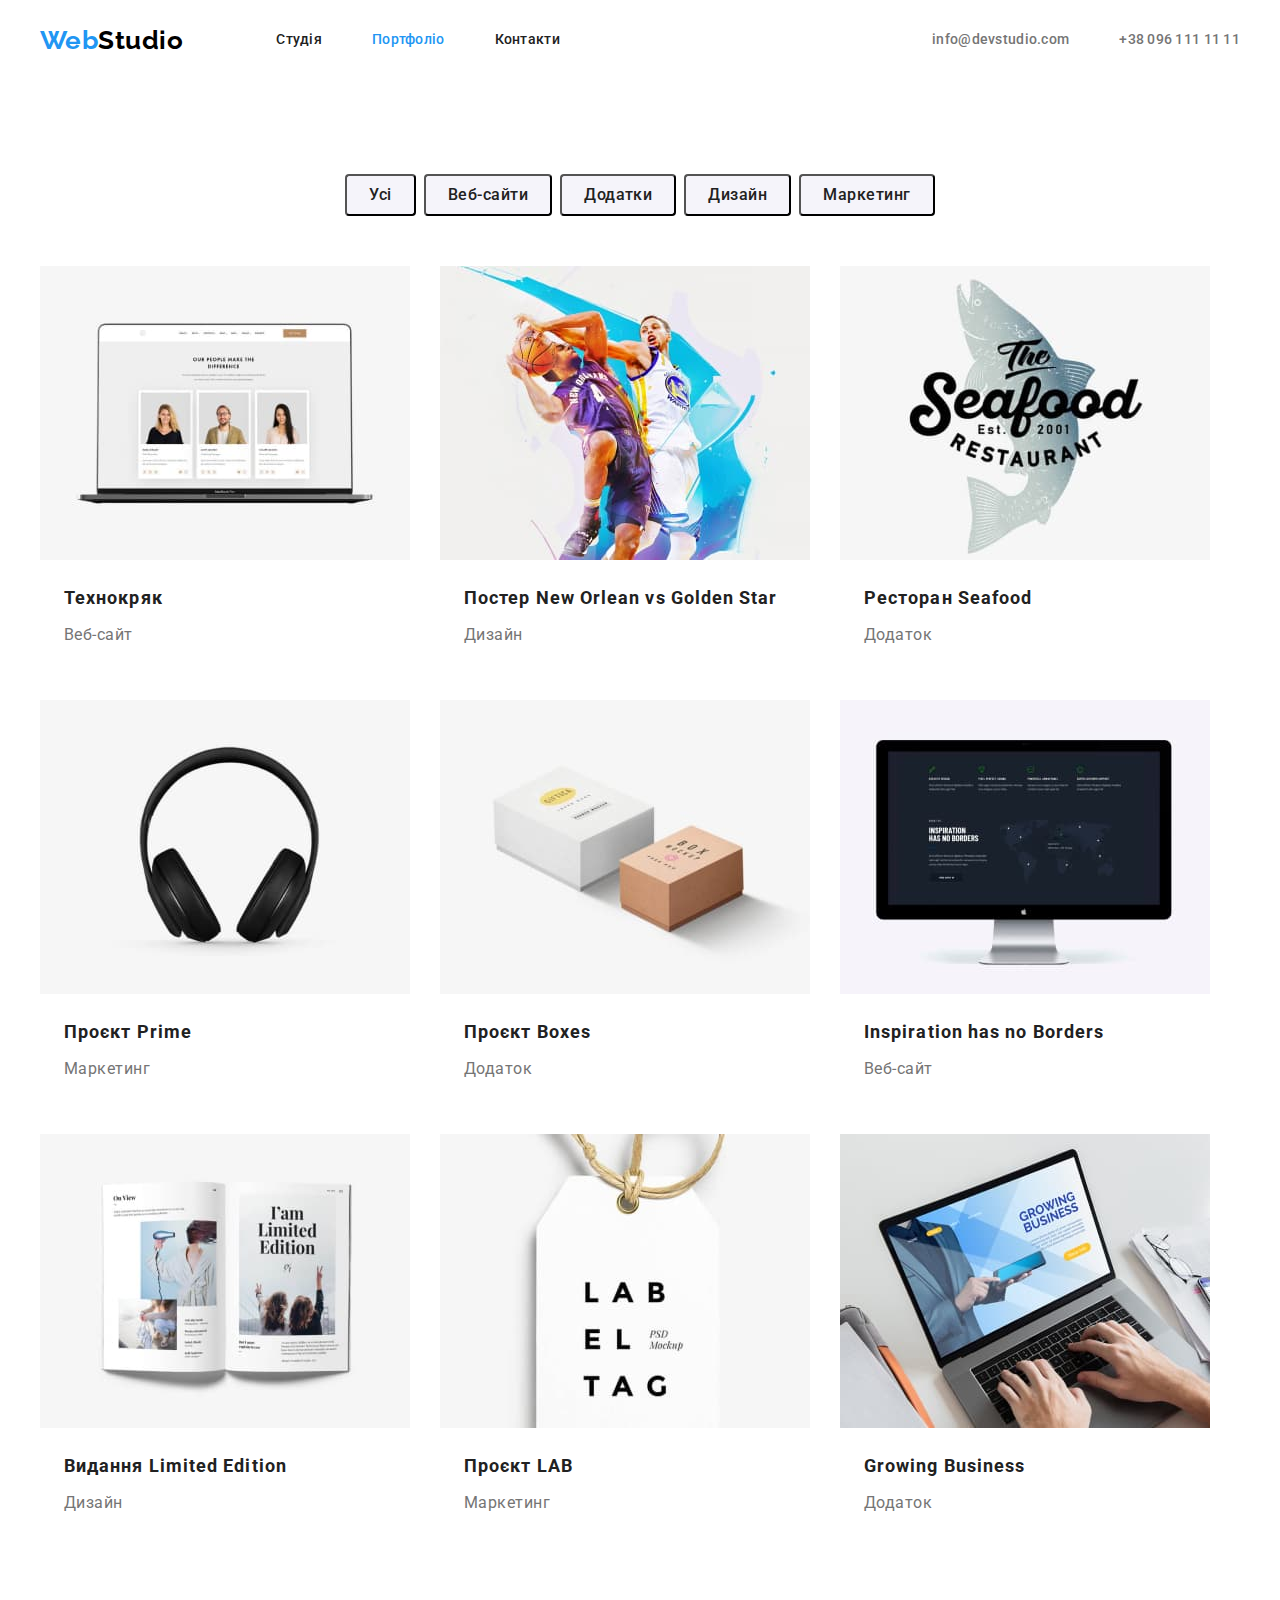
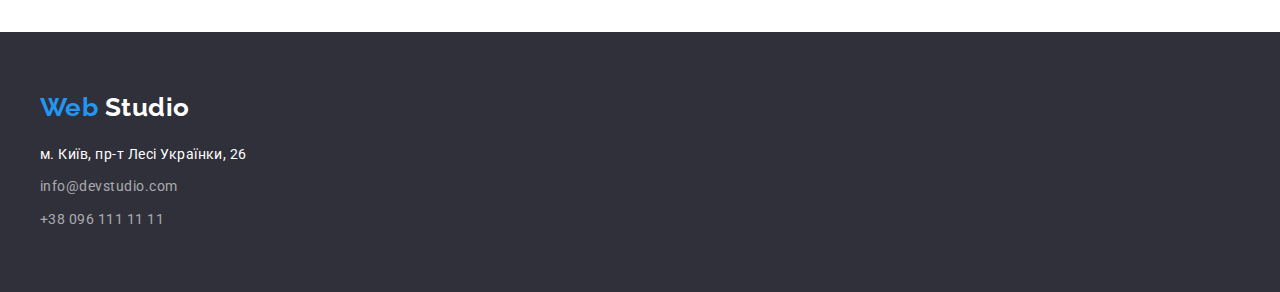
==== portfolio.html @ c7af9ff1 "update css,index,portfolio" ====
<!DOCTYPE html>
<html lang="uk">
  <head>
    <meta charset="UTF-8" />
    <meta http-equiv="X-UA-Compatible" content="IE=edge" />
    <meta name="viewport" content="width=device-width, initial-scale=1.0" />
    <title>Document</title>
    <link rel="preconnect" href="https://fonts.googleapis.com" />
    <link rel="preconnect" href="https://fonts.gstatic.com" crossorigin />
    <link
      href="https://fonts.googleapis.com/css2?family=Raleway:wght@700&family=Roboto:wght@400;500;700;900&display=swap"
      rel="stylesheet"
    />
    <link
      rel="stylesheet"
      href="https://cdnjs.cloudflare.com/ajax/libs/modern-normalize/1.1.0/modern-normalize.min.css"
      integrity="sha512-wpPYUAdjBVSE4KJnH1VR1HeZfpl1ub8YT/NKx4PuQ5NmX2tKuGu6U/JRp5y+Y8XG2tV+wKQpNHVUX03MfMFn9Q=="
      crossorigin="anonymous"
      referrerpolicy="no-referrer"
    />
    <link rel="stylesheet" href="./css/styles.css" />
  </head>
  <body>
    <header class="page-header">
      <div class="container main-header">
        <nav class="site-nav main-header">
          <a class="logo link" href="./index.html">Web<span class="primary">Studio</span></a>
          <ul class="nav-list list">
            <li class="item"><a class="link" href="./index.html">Студія</a></li>
            <li class="item"><a class="link current" href="./portfolio.html">Портфоліо</a></li>
            <li class="item"><a class="link" href="./index.html">Контакти</a></li>
          </ul>
        </nav>

        <ul class="header-link list">
          <li class="item">
            <a class="link" href="mailto:info@devstudio.com">info@devstudio.com</a>
          </li>
          <li class="item"><a class="link" href="tel:+380961111111">+38 096 111 11 11</a></li>
        </ul>
      </div>
    </header>
    <main>
      <!-- portfolio -->
      <section class="section-function">
        <h1 class="visually-hidden">портфоліо</h1>
        <div class="container">
          <ul class="function list">
            <li class="item"><button type="button" class="button pointer">Усі</button></li>
            <li class="item"><button type="button" class="button pointer">Веб-сайти</button></li>
            <li class="item"><button type="button" class="button pointer">Додатки</button></li>
            <li class="item"><button type="button" class="button pointer">Дизайн</button></li>
            <li class="item"><button type="button" class="button pointer">Маркетинг</button></li>
          </ul>
        </div>
        <div class="container">
          <ul class="portfolio list">
            <li class="items">
              <img
                class="portfolio-img"
                src="./images/technokryak.jpg"
                alt="технокряк"
                width="370"
              />
              <h2 class="title">Технокряк</h2>
              <p class="text">Веб-сайт</p>
            </li>
            <li class="items">
              <img
                class="portfolio-img"
                src="./images/poster_orlean.jpg"
                alt="постер New Orlean vs Golden Star"
                width="370"
              />
              <h2 class="title">Постер New Orlean vs Golden Star</h2>
              <p class="text">Дизайн</p>
            </li>
            <li class="items">
              <img
                class="portfolio-img"
                src="./images/restaurans_seafod.jpg"
                alt="Ресторан Seafood"
                width="370"
              />
              <h2 class="title">Ресторан Seafood</h2>
              <p class="text">Додаток</p>
            </li>
            <li class="items">
              <img
                class="portfolio-img"
                src="./images/project_prime.jpg"
                alt="Проєкт Prime"
                width="370"
              />
              <h2 class="title">Проєкт Prime</h2>
              <p class="text">Маркетинг</p>
            </li>
            <li class="items">
              <img
                class="portfolio-img"
                src="./images/project_boxes.jpg"
                alt="Проєкт Boxes"
                width="370"
              />
              <h2 class="title">Проєкт Boxes</h2>
              <p class="text">Додаток</p>
            </li>
            <li class="items">
              <img
                class="portfolio-img"
                src="./images/inspiration_borders.jpg"
                alt="натхнення не має кордонів"
                width="370"
              />
              <h2 class="title">Inspiration has no Borders</h2>
              <p class="text">Веб-сайт</p>
            </li>
            <li class="items">
              <img
                class="portfolio-img"
                src="./images/books_limited.jpg"
                alt="видання limited edition"
                width="370"
              />
              <h2 class="title">Видання Limited Edition</h2>
              <p class="text">Дизайн</p>
            </li>
            <li class="items">
              <img
                class="portfolio-img"
                src="./images/project_lab.jpg"
                alt="проєкт lab"
                width="370"
              />
              <h2 class="title">Проєкт LAB</h2>
              <p class="text">Маркетинг</p>
            </li>
            <li class="items">
              <img
                class="portfolio-img"
                src="./images/growing_busines.jpg"
                alt="зростаючий бізнес"
                width="370"
              />
              <h2 class="title">Growing Business</h2>
              <p class="text">Додаток</p>
            </li>
          </ul>
        </div>
      </section>
    </main>
    <!-- footer -->
    <footer class="footer">
      <div class="container">
        <a class="logo link footer-logo" href="./index.html">
          Web <span class="secondary">Studio</span>
        </a>
        <address>
          <ul class="address list">
            <li class="item">
              <a
                class="link-maps link"
                href="https://goo.gl/maps/zHuhAnmV3VbSAH6N6"
                target="_blank"
                rel="noopener noreferrer"
                >м. Київ, пр-т Лесі Українки, 26</a
              >
            </li>
            <li class="item">
              <a class="link-list link" href="mailto:info@devstudio.com">info@devstudio.com</a>
            </li>
            <li class="item">
              <a class="link-list link" href="tel:+380961111111">+38 096 111 11 11</a>
            </li>
          </ul>
        </address>
      </div>
    </footer>
  </body>
</html>
---- css/styles.css ----
:root {
  --prymary-text-color: #212121;
  --title-text-color: #757575;
  --accent-color: #2196f3;
  --accent-black-color: #000000;
  --footer-link-color: rgba(255, 255, 255, 0.6);
  --margin-white-color: #ffffff;
  --accent-fon-color: #2f303a;
  --team-fon-color: #f5f4fa;
}
/* 1170 всього
30
70
15 відступи gatter 30

*/
body {
  margin: 0;
  background-color: var(--margin-white-color);
  color: var(--prymary-text-color);

  font-family: Roboto, sans-serif;
  letter-spacing: 0.03em;
}

.container {
  width: 1200px;
  padding-left: 15px;
  padding-right: 15px;
  margin: 0 auto;
}

.pointer {
  cursor: pointer;
}

.list {
  margin-top: 0;
  margin-bottom: 0;
  list-style: none;
}

.link {
  text-decoration: none;
}

.visually-hidden {
  position: absolute;
  width: 1px;
  height: 1px;
  margin: -1px;
  border: 0;
  padding: 0;

  white-space: nowrap;
  clip-path: inset(100%);
  clip: rect(0 0 0 0);
  overflow: hidden;
}

.logo {
  color: var(--accent-color);
  font-family: Raleway, cursive;

  font-weight: 700;
  font-size: 26px;
  line-height: 1.19;
}
.logo .primary {
  color: var(--accent-black-color);
}
.logo .secondary {
  color: var(--margin-white-color);
}

.section-padding {
  padding-top: 94px;
}

/* header */
.main-header {
  display: flex;
  align-items: center;
}

.header-link {
  display: flex;
  padding-left: 0;
  margin-left: auto;

  font-weight: 500;
  font-size: 14px;
  line-height: 1.14;
  letter-spacing: 0.02em;
}

.header-link .item + .item {
  margin-left: 50px;
}

.header-link .link {
  color: var(--title-text-color);
}

.header-link .link:hover,
.header-link .link:focus {
  color: var(--accent-color);
}

/* nav */
.site-nav {
}
.nav-list {
  display: flex;
  padding-left: 0;
  margin-left: 93px;

  font-weight: 500;
  font-size: 14px;
  line-height: 1.14;
  letter-spacing: 0.02em;
}

.nav-list .item + .item {
  margin-left: 50px;
}

.nav-list .link.current {
  color: var(--accent-color);
}

.nav-list .link {
  display: block;
  padding-top: 32px;
  padding-bottom: 32px;

  color: var(--prymary-text-color);
}

.nav-list .link:hover,
.nav-list .link:focus {
  color: var(--accent-color);
}

/* section hero */
.hero {
  text-align: center;
  background-color: var(--accent-fon-color);
}

.hero-title {
  margin-top: 0;
  margin-bottom: 30;

  text-transform: uppercase;
  color: var(--margin-white-color);
  font-weight: 900;
  font-size: 44px;
  line-height: 1.36;
  letter-spacing: 0.06em;
}

.hero .button {
  border-radius: 4px;
  padding: 10px 32px;

  background-color: var(--accent-color);
  color: var(--margin-white-color);
  font-family: inherit;
  font-weight: 700;
  font-size: 16px;
  line-height: 1.87;
  letter-spacing: 0.06em;
  display: inline-block;
}

.hero .button:hover,
.hero .button:focus {
  background-color: #188ce8;
}

/* section features */
.features-title {
  display: flex;
  padding-left: 0;
}

.features-title .item + .item {
  margin-left: 30px;
}

.features .title {
  margin-top: 0;
  margin-bottom: 10px;

  text-transform: uppercase;
  font-weight: 700;
  font-size: 14px;
  line-height: 1.14;
}

.features .text {
  margin-top: 0;
  margin-bottom: 0;
  color: var(--title-text-color);
  font-size: 14px;
  line-height: 1.71;
}

/* section project */
.project .title {
  margin-top: 0;
  margin-bottom: 50px;

  font-weight: 700;
  font-size: 36px;
  line-height: 1.16;
  text-align: center;
}

.project-img {
  display: block;
}

.project-list .item + .item {
  margin-left: 30px;
}

.project-list {
  display: flex;
  padding-left: 0;
}

/* section team */
.team {
  padding-bottom: 94px;
  background-color: var(--team-fon-color);
}

.team .title {
  margin-top: 0;
  margin-bottom: 50px;

  font-weight: 700;
  font-size: 36px;
  line-height: 1.16;
  text-align: center;
}

.team-items .list + .list {
  margin-left: 30px;
}

.team-items {
  display: flex;
  padding-left: 0;
  margin-bottom: 0;
}

.team .list {
  background-color: var(--margin-white-color);
}

.pic-team {
  margin-bottom: 30px;
}

.team .caption {
  margin-top: 0;
  margin-bottom: 10px;

  font-weight: 500;
  font-size: 16px;
  line-height: 1.18;
  text-align: center;
}

.team .text {
  margin-top: 0;
  margin-bottom: 0;
  padding-bottom: 30px;

  color: var(--title-text-color);
  font-size: 16px;
  line-height: 1.18;
  text-align: center;
}

/* footer */

.footer {
  background-color: var(--accent-fon-color);
}

.footer-logo {
  display: inline-block;
  padding-top: 60px;
  margin-bottom: 20px;
}

.address {
  padding-left: 0;
  padding-bottom: 60px;
}

.link-maps {
  color: var(--margin-white-color);
  font-style: normal;
  font-weight: 400;
  font-size: 14px;
  line-height: 1.71;
}

.address .link-list {
  color: var(--footer-link-color);
  font-style: normal;
  font-weight: 400;
  font-size: 14px;
  line-height: 1.71;
}

.address .link-maps:hover,
.address .link-maps:focus {
  color: var(--accent-color);
}

.address .link-list:hover,
.address .link-list:focus {
  color: var(--accent-color);
}

.address .item:not(:last-child) {
  padding-bottom: 9px;
}

/* portfolio */
.section-function {
  padding-top: 94px;
  padding-bottom: 94px;
}

.function {
  display: flex;
  padding-left: 0;
  margin-bottom: 50px;
  justify-content: center;
}

.function .item + .item {
  margin-left: 8px;
}

.function .button {
  border-radius: 4px;
  padding: 6px 22px;

  background-color: #f5f4fa;
  color: var(--prymary-text-color);
  font-family: inherit;
  font-weight: 500;
  font-size: 16px;
  line-height: 1.62;
  letter-spacing: 0.03em;
}

.function .button:hover,
.function .button:focus {
  background-color: var(--accent-color);
  color: var(--margin-white-color);
}

.portfolio {
  display: flex;
  flex-wrap: wrap;
  padding-left: 0;
}

.portfolio .items {
  width: 370px;
  margin-right: 30px;
  margin-bottom: 30px;
}

.portfolio .items:nth-child(3n) {
  margin-right: 0;
}
.portfolio .items:nth-last-child(-n + 3) {
  margin-bottom: 0;
}

.portfolio-img {
  display: block;
}

.portfolio .title {
  margin-top: 0;
  margin-bottom: 4px;
  padding: 20px 24px 0 24px;
  font-weight: 700;
  font-size: 18px;
  line-height: 2;
  letter-spacing: 0.06em;
}

.portfolio .text {
  margin-top: 0;
  margin-bottom: 0;
  padding: 0 24px 20px 24px;
  color: var(--title-text-color);
  font-size: 16px;
  line-height: 1.87;
}
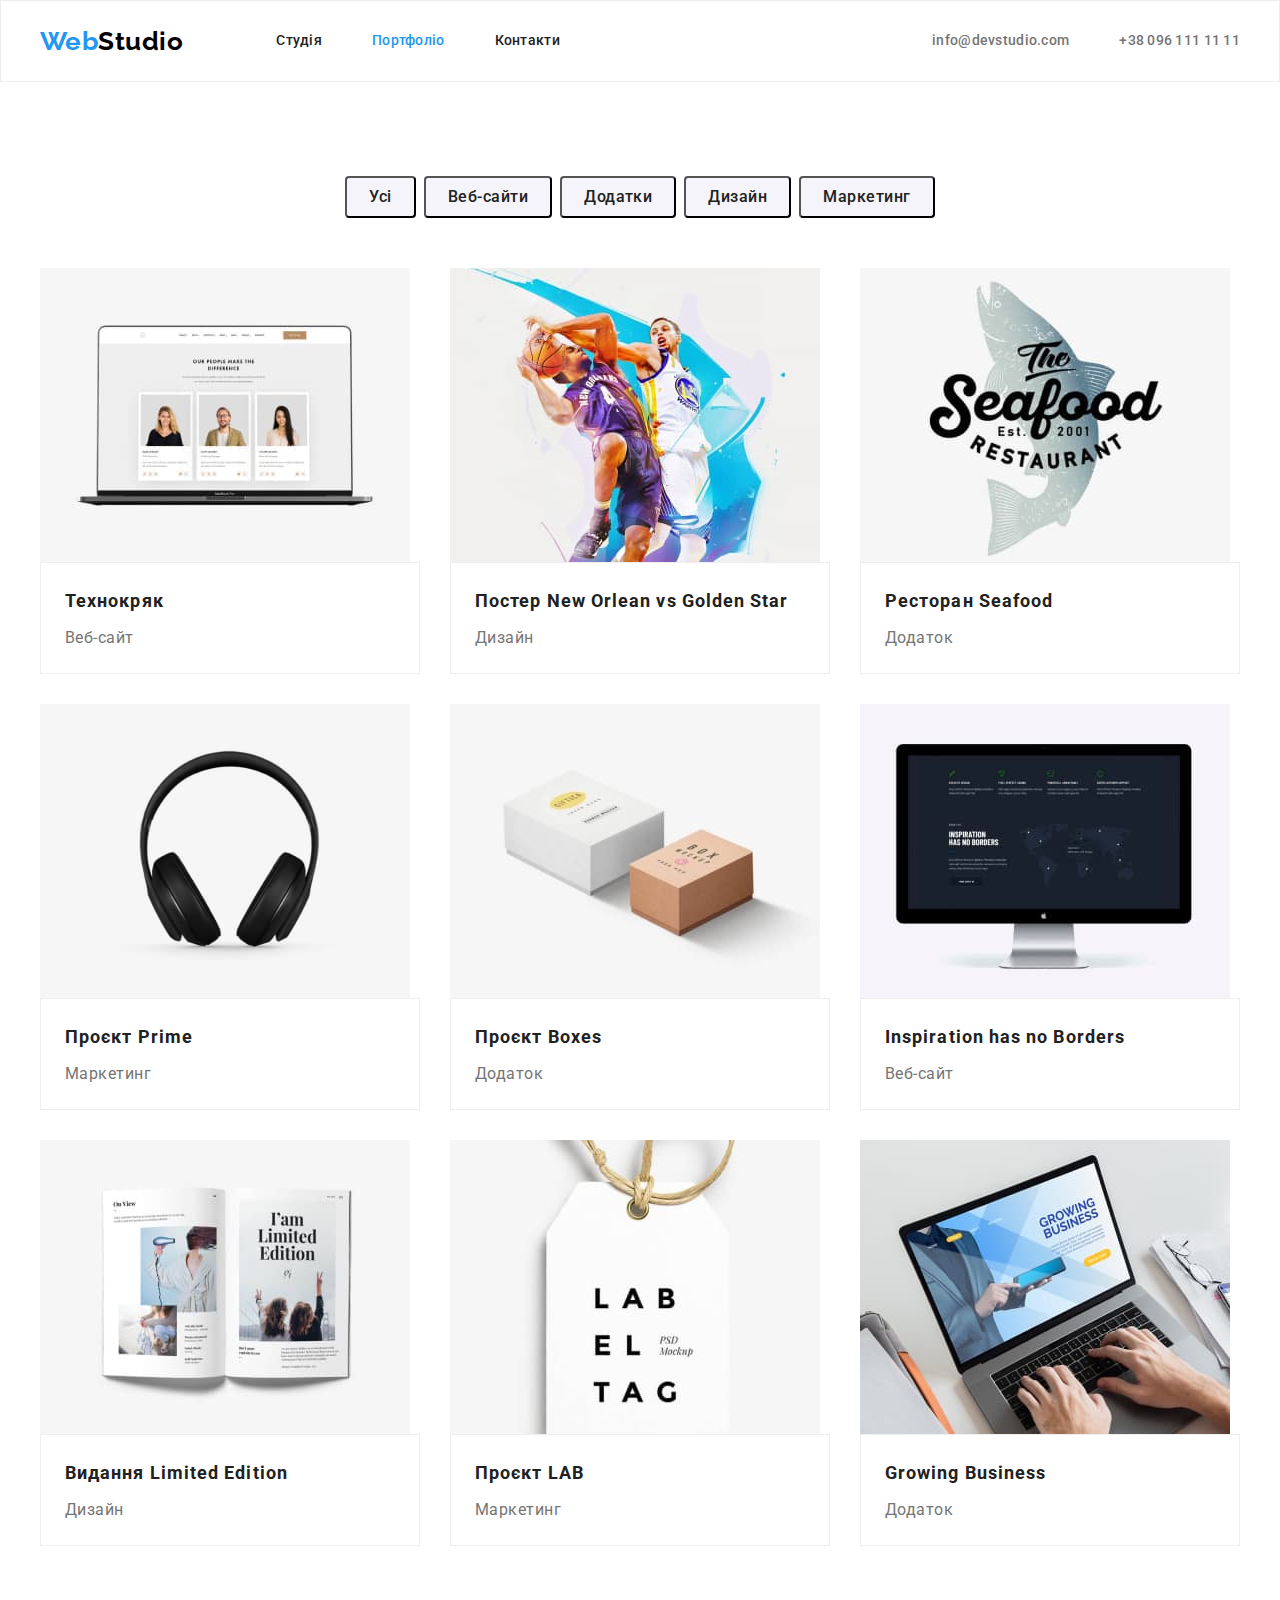
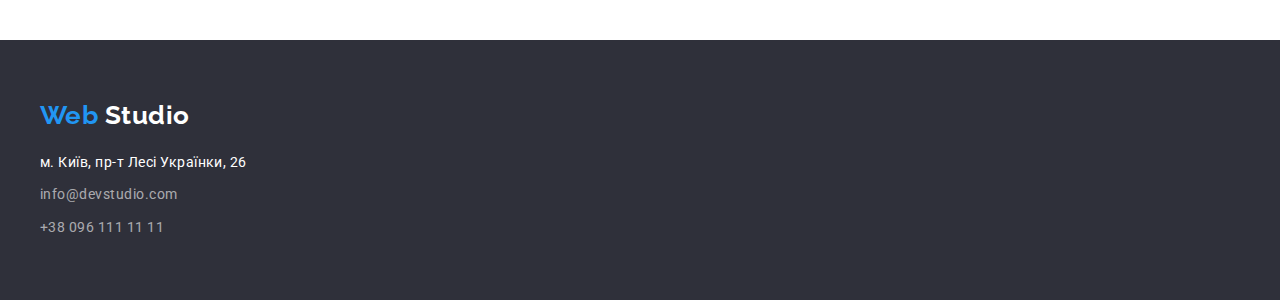
==== commit 7dd60668: "update css,index,portfolio" ====
--- a/portfolio.html
+++ b/portfolio.html
@@ -23,7 +23,7 @@
   <body>
     <header class="page-header">
       <div class="container main-header">
-        <nav class="site-nav main-header">
+        <nav class="site-nav">
           <a class="logo link" href="./index.html">Web<span class="primary">Studio</span></a>
           <ul class="nav-list list">
             <li class="item"><a class="link" href="./index.html">Студія</a></li>
@@ -45,7 +45,7 @@
       <section class="section-function">
         <h1 class="visually-hidden">портфоліо</h1>
         <div class="container">
-          <ul class="function list">
+          <ul class="function">
             <li class="item"><button type="button" class="button pointer">Усі</button></li>
             <li class="item"><button type="button" class="button pointer">Веб-сайти</button></li>
             <li class="item"><button type="button" class="button pointer">Додатки</button></li>
@@ -54,96 +54,77 @@
           </ul>
         </div>
         <div class="container">
-          <ul class="portfolio list">
+          <ul class="portfolio">
             <li class="items">
-              <img
-                class="portfolio-img"
-                src="./images/technokryak.jpg"
-                alt="технокряк"
-                width="370"
-              />
-              <h2 class="title">Технокряк</h2>
-              <p class="text">Веб-сайт</p>
+              <img src="./images/technokryak.jpg" alt="технокряк" width="370" />
+              <div class="portfolio-content">
+                <h2 class="title">Технокряк</h2>
+                <p class="text">Веб-сайт</p>
+              </div>
             </li>
             <li class="items">
               <img
-                class="portfolio-img"
                 src="./images/poster_orlean.jpg"
                 alt="постер New Orlean vs Golden Star"
                 width="370"
               />
-              <h2 class="title">Постер New Orlean vs Golden Star</h2>
-              <p class="text">Дизайн</p>
+              <div class="portfolio-content">
+                <h2 class="title">Постер New Orlean vs Golden Star</h2>
+                <p class="text">Дизайн</p>
+              </div>
+            </li>
+            <li class="items">
+              <img src="./images/restaurans_seafod.jpg" alt="Ресторан Seafood" width="370" />
+              <div class="portfolio-content">
+                <h2 class="title">Ресторан Seafood</h2>
+                <p class="text">Додаток</p>
+              </div>
+            </li>
+            <li class="items">
+              <img src="./images/project_prime.jpg" alt="Проєкт Prime" width="370" />
+              <div class="portfolio-content">
+                <h2 class="title">Проєкт Prime</h2>
+                <p class="text">Маркетинг</p>
+              </div>
+            </li>
+            <li class="items">
+              <img src="./images/project_boxes.jpg" alt="Проєкт Boxes" width="370" />
+              <div class="portfolio-content">
+                <h2 class="title">Проєкт Boxes</h2>
+                <p class="text">Додаток</p>
+              </div>
             </li>
             <li class="items">
               <img
-                class="portfolio-img"
-                src="./images/restaurans_seafod.jpg"
-                alt="Ресторан Seafood"
-                width="370"
-              />
-              <h2 class="title">Ресторан Seafood</h2>
-              <p class="text">Додаток</p>
-            </li>
-            <li class="items">
-              <img
-                class="portfolio-img"
-                src="./images/project_prime.jpg"
-                alt="Проєкт Prime"
-                width="370"
-              />
-              <h2 class="title">Проєкт Prime</h2>
-              <p class="text">Маркетинг</p>
-            </li>
-            <li class="items">
-              <img
-                class="portfolio-img"
-                src="./images/project_boxes.jpg"
-                alt="Проєкт Boxes"
-                width="370"
-              />
-              <h2 class="title">Проєкт Boxes</h2>
-              <p class="text">Додаток</p>
-            </li>
-            <li class="items">
-              <img
-                class="portfolio-img"
                 src="./images/inspiration_borders.jpg"
                 alt="натхнення не має кордонів"
                 width="370"
               />
-              <h2 class="title">Inspiration has no Borders</h2>
-              <p class="text">Веб-сайт</p>
+              <div class="portfolio-content">
+                <h2 class="title">Inspiration has no Borders</h2>
+                <p class="text">Веб-сайт</p>
+              </div>
             </li>
             <li class="items">
-              <img
-                class="portfolio-img"
-                src="./images/books_limited.jpg"
-                alt="видання limited edition"
-                width="370"
-              />
-              <h2 class="title">Видання Limited Edition</h2>
-              <p class="text">Дизайн</p>
+              <img src="./images/books_limited.jpg" alt="видання limited edition" width="370" />
+              <div class="portfolio-content">
+                <h2 class="title">Видання Limited Edition</h2>
+                <p class="text">Дизайн</p>
+              </div>
             </li>
             <li class="items">
-              <img
-                class="portfolio-img"
-                src="./images/project_lab.jpg"
-                alt="проєкт lab"
-                width="370"
-              />
-              <h2 class="title">Проєкт LAB</h2>
-              <p class="text">Маркетинг</p>
+              <img src="./images/project_lab.jpg" alt="проєкт lab" width="370" />
+              <div class="portfolio-content">
+                <h2 class="title">Проєкт LAB</h2>
+                <p class="text">Маркетинг</p>
+              </div>
             </li>
             <li class="items">
-              <img
-                class="portfolio-img"
-                src="./images/growing_busines.jpg"
-                alt="зростаючий бізнес"
-                width="370"
-              />
-              <h2 class="title">Growing Business</h2>
-              <p class="text">Додаток</p>
+              <img src="./images/growing_busines.jpg" alt="зростаючий бізнес" width="370" />
+              <div class="portfolio-content">
+                <h2 class="title">Growing Business</h2>
+                <p class="text">Додаток</p>
+              </div>
             </li>
           </ul>
         </div>
--- a/css/styles.css
+++ b/css/styles.css
@@ -8,12 +8,7 @@
   --accent-fon-color: #2f303a;
   --team-fon-color: #f5f4fa;
 }
-/* 1170 всього
-30
-70
-15 відступи gatter 30
-
-*/
+
 body {
   margin: 0;
   background-color: var(--margin-white-color);
@@ -21,6 +16,26 @@
 
   font-family: Roboto, sans-serif;
   letter-spacing: 0.03em;
+}
+
+/* utylyti */
+h1,
+h2,
+h3,
+h4,
+h5,
+h6,
+p {
+  margin: 0;
+}
+ul {
+  margin: 0;
+  padding: 0;
+  list-style: none;
+}
+img {
+  display: block;
+  max-width: 100%;
 }
 
 .container {
@@ -32,12 +47,6 @@
 
 .pointer {
   cursor: pointer;
-}
-
-.list {
-  margin-top: 0;
-  margin-bottom: 0;
-  list-style: none;
 }
 
 .link {
@@ -75,10 +84,18 @@
 
 .section-padding {
   padding-top: 94px;
+  padding-bottom: 94px;
 }
 
 /* header */
+.page-header {
+  border: 1px solid #ececec;
+}
 .main-header {
+  display: flex;
+  align-items: center;
+}
+.site-nav {
   display: flex;
   align-items: center;
 }
@@ -108,8 +125,7 @@
 }
 
 /* nav */
-.site-nav {
-}
+
 .nav-list {
   display: flex;
   padding-left: 0;
@@ -149,8 +165,10 @@
 }
 
 .hero-title {
-  margin-top: 0;
-  margin-bottom: 30;
+  max-width: 696px;
+  margin-left: auto;
+  margin-right: auto;
+  margin-bottom: 30px;
 
   text-transform: uppercase;
   color: var(--margin-white-color);
@@ -218,10 +236,6 @@
   text-align: center;
 }
 
-.project-img {
-  display: block;
-}
-
 .project-list .item + .item {
   margin-left: 30px;
 }
@@ -261,12 +275,11 @@
   background-color: var(--margin-white-color);
 }
 
-.pic-team {
-  margin-bottom: 30px;
+.team-content {
+  padding: 30px 0;
 }
 
 .team .caption {
-  margin-top: 0;
   margin-bottom: 10px;
 
   font-weight: 500;
@@ -276,10 +289,6 @@
 }
 
 .team .text {
-  margin-top: 0;
-  margin-bottom: 0;
-  padding-bottom: 30px;
-
   color: var(--title-text-color);
   font-size: 16px;
   line-height: 1.18;
@@ -330,7 +339,7 @@
 }
 
 .address .item:not(:last-child) {
-  padding-bottom: 9px;
+  margin-bottom: 9px;
 }
 
 /* portfolio */
@@ -373,29 +382,25 @@
   display: flex;
   flex-wrap: wrap;
   padding-left: 0;
-}
-
-.portfolio .items {
-  width: 370px;
-  margin-right: 30px;
-  margin-bottom: 30px;
-}
-
-.portfolio .items:nth-child(3n) {
-  margin-right: 0;
-}
-.portfolio .items:nth-last-child(-n + 3) {
-  margin-bottom: 0;
-}
-
-.portfolio-img {
-  display: block;
+  margin-left: -30px;
+  margin-top: -30px;
+}
+
+.portfolio > .items {
+  flex-basis: calc(100% / 3 - 30px);
+  margin-left: 30px;
+  margin-top: 30px;
+}
+
+.portfolio-content {
+  padding: 20px 24px;
+  border: 1px solid #eeeeee;
 }
 
 .portfolio .title {
   margin-top: 0;
   margin-bottom: 4px;
-  padding: 20px 24px 0 24px;
+
   font-weight: 700;
   font-size: 18px;
   line-height: 2;
@@ -405,7 +410,7 @@
 .portfolio .text {
   margin-top: 0;
   margin-bottom: 0;
-  padding: 0 24px 20px 24px;
+
   color: var(--title-text-color);
   font-size: 16px;
   line-height: 1.87;
